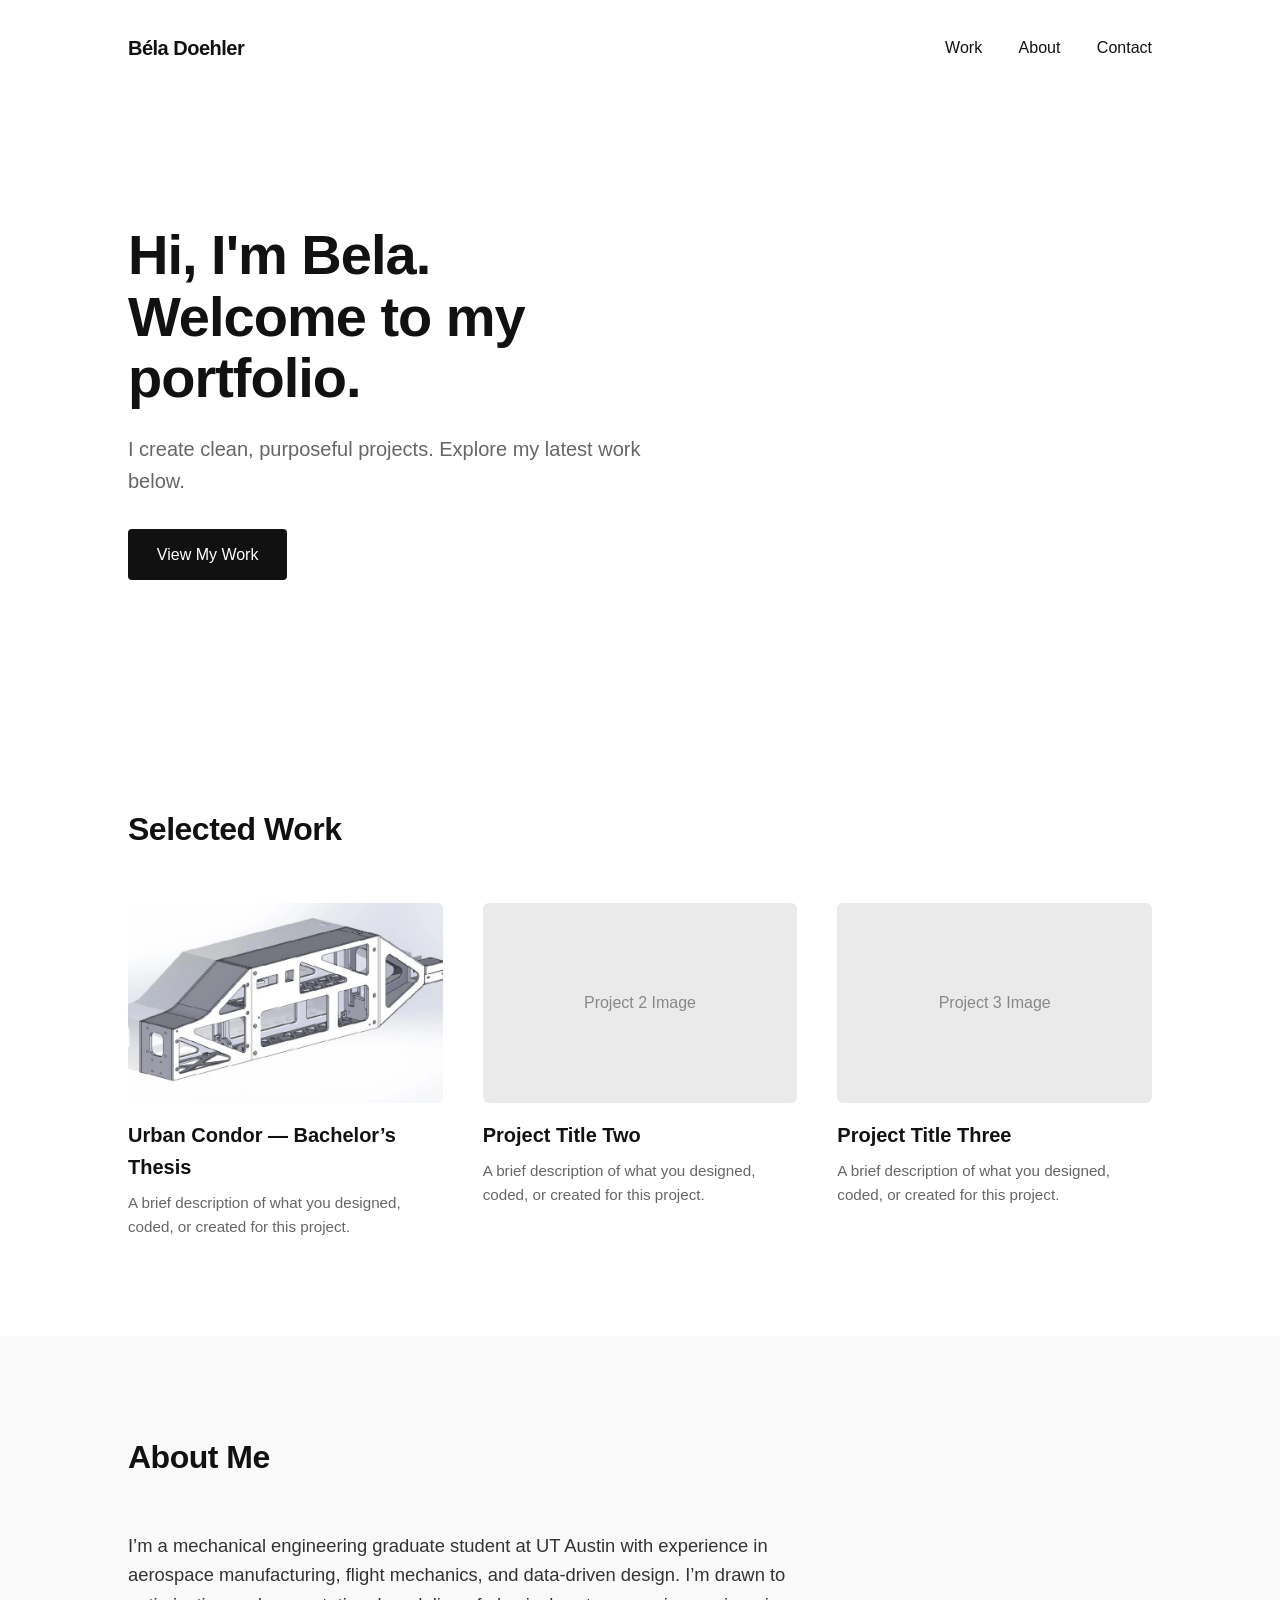
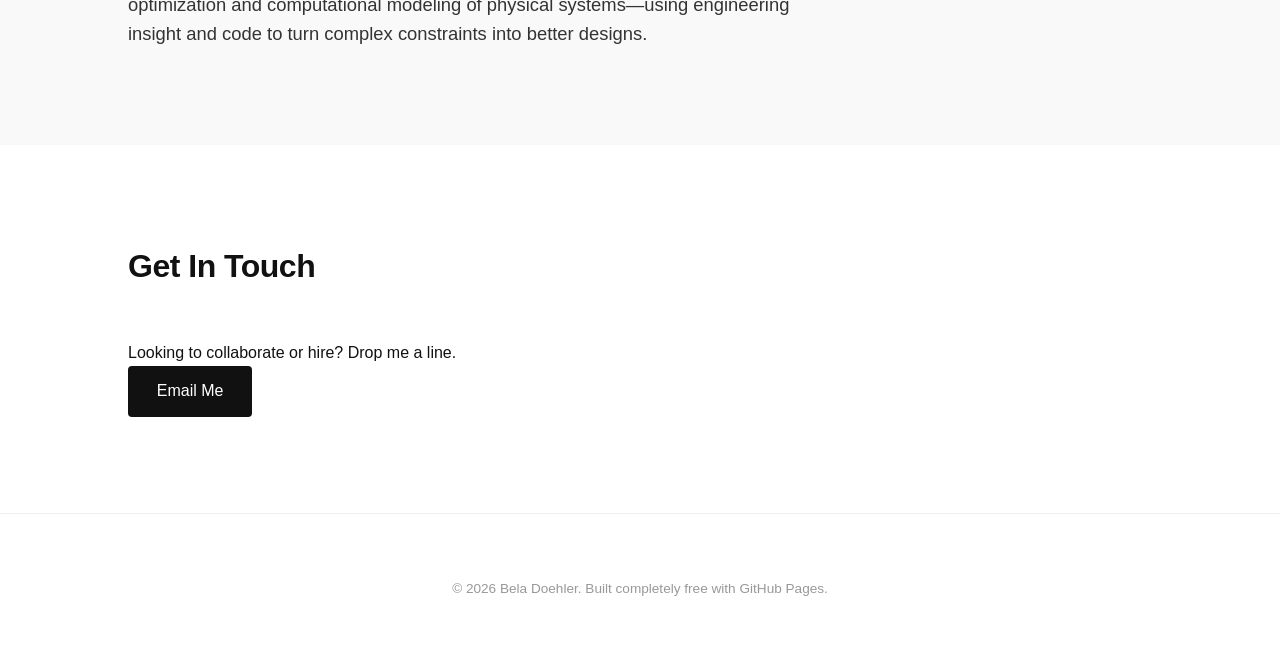
==== index.html @ 1c6d7d1c "Revise About Me section with personal details Updated the 'About Me' section with personal backgroun" ====
<!DOCTYPE html>
<html lang="en">
<head>
    <meta charset="UTF-8">
    <meta name="viewport" content="width=device-width, initial-scale=1.0">
    <title>Béla Doehler | Portfolio</title>
    <link rel="stylesheet" href="style.css">
</head>
<body>

    <!-- Header / Navigation -->
    <header>
        <div class="logo">Béla Doehler</div>
        <nav>
            <a href="#work">Work</a>
            <a href="#about">About</a>
            <a href="#contact">Contact</a>
        </nav>
    </header>

    <!-- Hero Section -->
    <section class="hero">
        <h1>Hi, I'm Bela. Welcome to my portfolio.</h1>
        <p>I create clean, purposeful projects. Explore my latest work below.</p>
        <a href="#work" class="btn">View My Work</a>
    </section>

    <!-- Work Section -->
    <section id="work" class="section">
        <h2>Selected Work</h2>
        <div class="grid">
            <div class="project-card">
                <div class="project-image-placeholder"><img src="image/thesis_cover.webp" alt="My project"></div>
                <h3>
                    <a href="thesis.html">Urban Condor — Bachelor’s Thesis</a>
                </h3>
                <p>A brief description of what you designed, coded, or created for this project.</p>
            </div>
            <div class="project-card">
                <div class="project-image-placeholder">Project 2 Image</div>
                <h3>Project Title Two</h3>
                <p>A brief description of what you designed, coded, or created for this project.</p>
            </div>
            <div class="project-card">
                <div class="project-image-placeholder">Project 3 Image</div>
                <h3>Project Title Three</h3>
                <p>A brief description of what you designed, coded, or created for this project.</p>
            </div>
        </div>
    </section>

    <!-- About Section -->
    <section id="about" class="section alt-bg">
        <div class="about-container">
            <h2>About Me</h2>
            <p>I’m a mechanical engineering graduate student at UT Austin with experience in aerospace manufacturing,
                flight mechanics, and data-driven design.
                I’m drawn to optimization and computational modeling of physical systems—using engineering insight and code to turn complex constraints into better designs.</p>
        </div>
    </section>

    <!-- Contact Section -->
    <section id="contact" class="section">
        <h2>Get In Touch</h2>
        <p>Looking to collaborate or hire? Drop me a line.</p>
        <a href="mailto:beladoehler@me.com" class="btn">Email Me</a>
    </section>

    <!-- Footer -->
    <footer>
        <p>&copy; 2026 Bela Doehler. Built completely free with GitHub Pages.</p>
    </footer>

</body>
</html>
---- style.css ----
/* Reset & Base Styles */
* {
    margin: 0;
    padding: 0;
    box-sizing: border-box;
}
body {
    font-family: -apple-system, BlinkMacSystemFont, "Segoe UI", Roboto, Helvetica, Arial, sans-serif;
    color: #111111;
    background-color: #ffffff;
    line-height: 1.6;
    scroll-behavior: smooth;
}
a {
    text-shadow: none;
    color: inherit;
    text-decoration: none;
}

/* Header & Nav */
header {
    display: flex;
    justify-content: space-between;
    align-items: center;
    padding: 2rem 10%;
    position: sticky;
    top: 0;
    background: rgba(255, 255, 255, 0.95);
    z-index: 100;
}
.logo {
    font-weight: 700;
    font-size: 1.25rem;
    letter-spacing: -0.5px;
}
nav a {
    margin-left: 2rem;
    font-weight: 500;
    transition: color 0.2s ease;
}
nav a:hover {
    color: #666666;
}

/* Hero Section */
.hero {
    padding: 8rem 10%;
    max-width: 800px;
}
.hero h1 {
    font-size: 3.5rem;
    font-weight: 800;
    line-height: 1.1;
    margin-bottom: 1.5rem;
    letter-spacing: -1px;
}
.hero p {
    font-size: 1.25rem;
    color: #666666;
    margin-bottom: 2rem;
}

/* Global Buttons */
.btn {
    display: inline-block;
    background: #111111;
    color: #ffffff;
    padding: 0.8rem 1.8rem;
    border-radius: 4px;
    font-weight: 500;
    transition: background 0.2s ease;
}
.btn:hover {
    background: #333333;
}

/* Section Layouts */
.section {
    padding: 6rem 10%;
}
.alt-bg {
    background-color: #f9f9f9;
}
.section h2 {
    font-size: 2rem;
    font-weight: 700;
    margin-bottom: 3rem;
    letter-spacing: -0.5px;
}

/* Project Grid */
.grid {
    display: grid;
    grid-template-columns: repeat(auto-fit, minmax(300px, 1fr));
    gap: 2.5rem;
}
.project-card {
    display: flex;
    flex-direction: column;
}
.project-image-placeholder {
    width: 100%;
    height: 200px;
    background: #eaeaea;
    display: flex;
    align-items: center;
    justify-content: center;
    color: #888888;
    font-weight: 500;
    border-radius: 6px;
    margin-bottom: 1rem;
}
.project-image-placeholder {
    overflow: hidden;
}

.project-image-placeholder img {
    display: block;
    width: 100%;
    height: 100%;
    object-fit: cover;
    object-position: center;
    display: block;
}
.project-card h3 {
    font-size: 1.25rem;
    margin-bottom: 0.5rem;
}
.project-card p {
    color: #666666;
    font-size: 0.95rem;
}

/* About Layout */
.about-container {
    max-width: 700px;
}
.about-container p {
    font-size: 1.15rem;
    color: #333333;
}

/* Footer */
footer {
    text-align: center;
    padding: 4rem 10%;
    font-size: 0.85rem;
    color: #999999;
    border-top: 1px solid #eee;
}

/* Mobile Responsive adjustment */
@media (max-width: 768px) {
    .hero h1 { font-size: 2.5rem; }
    header { padding: 1.5rem 5%; }
    .section { padding: 4rem 5%; }
}
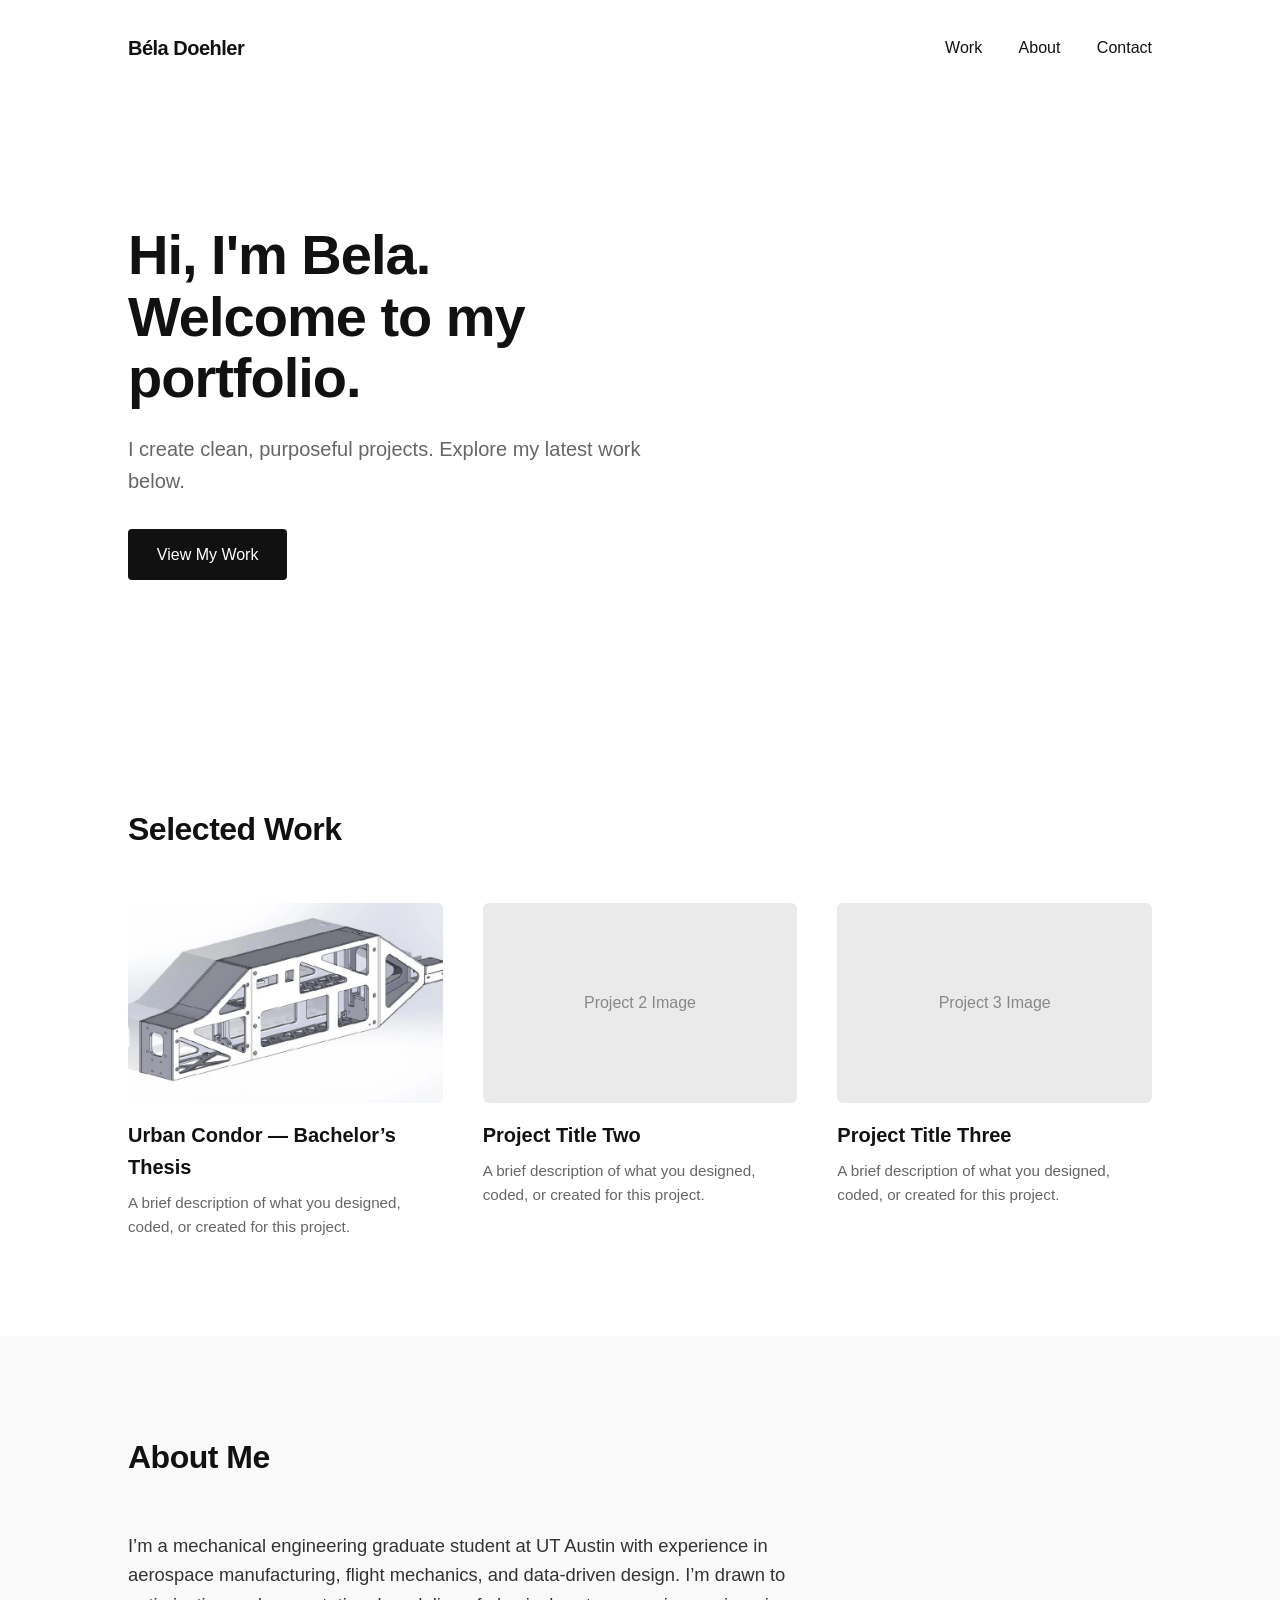
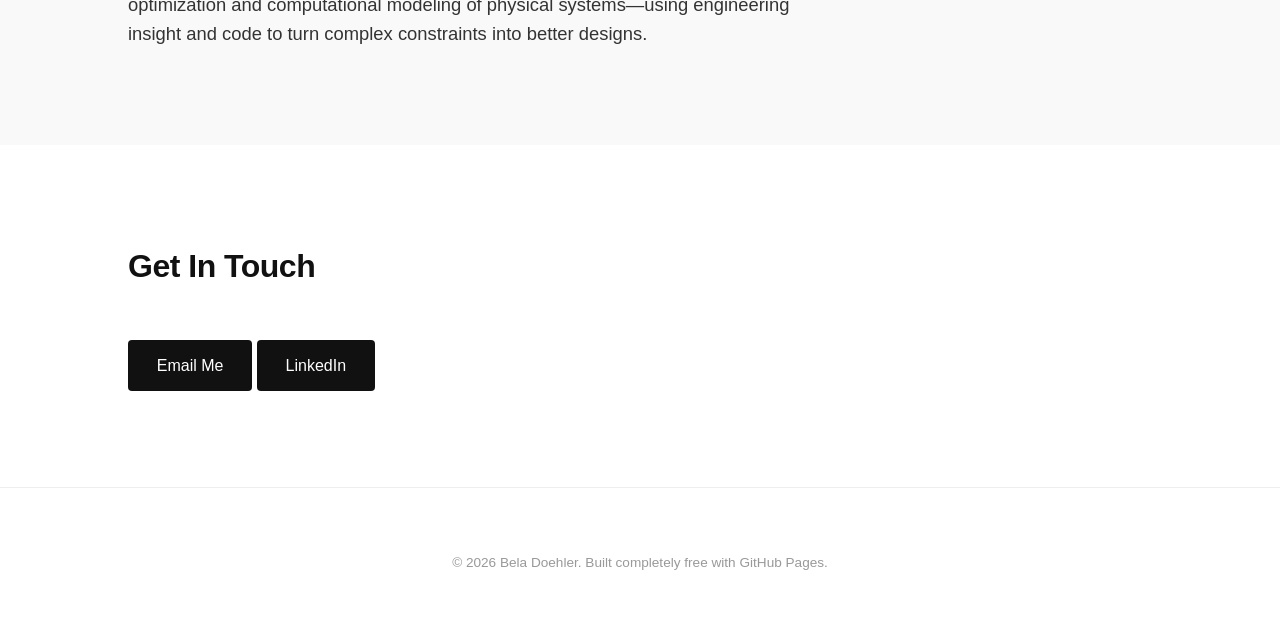
==== commit f8ef6fc6: "Remove collaboration prompt from contact section" ====
--- a/index.html
+++ b/index.html
@@ -62,8 +62,8 @@
     <!-- Contact Section -->
     <section id="contact" class="section">
         <h2>Get In Touch</h2>
-        <p>Looking to collaborate or hire? Drop me a line.</p>
         <a href="mailto:beladoehler@me.com" class="btn">Email Me</a>
+        <a href="https://www.linkedin.com/in/beladoehler/" class="btn">LinkedIn</a>
     </section>
 
     <!-- Footer -->
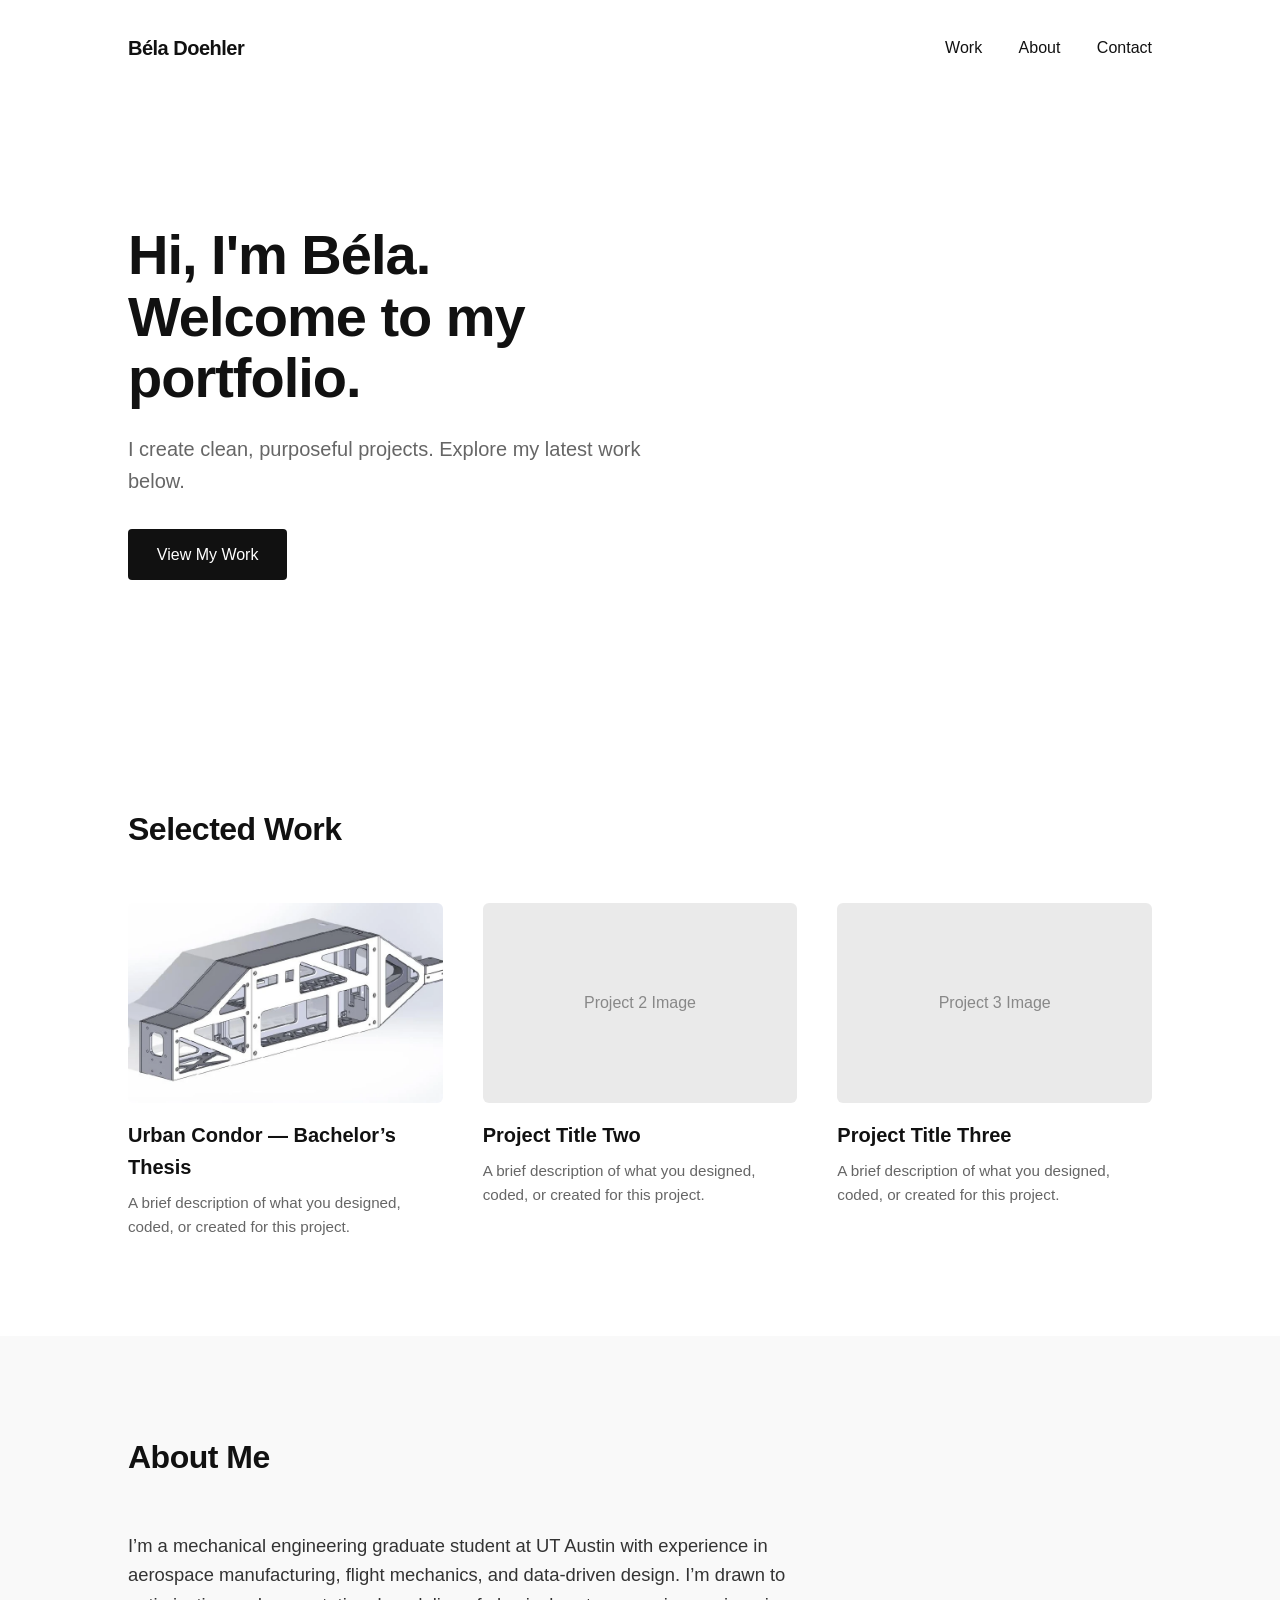
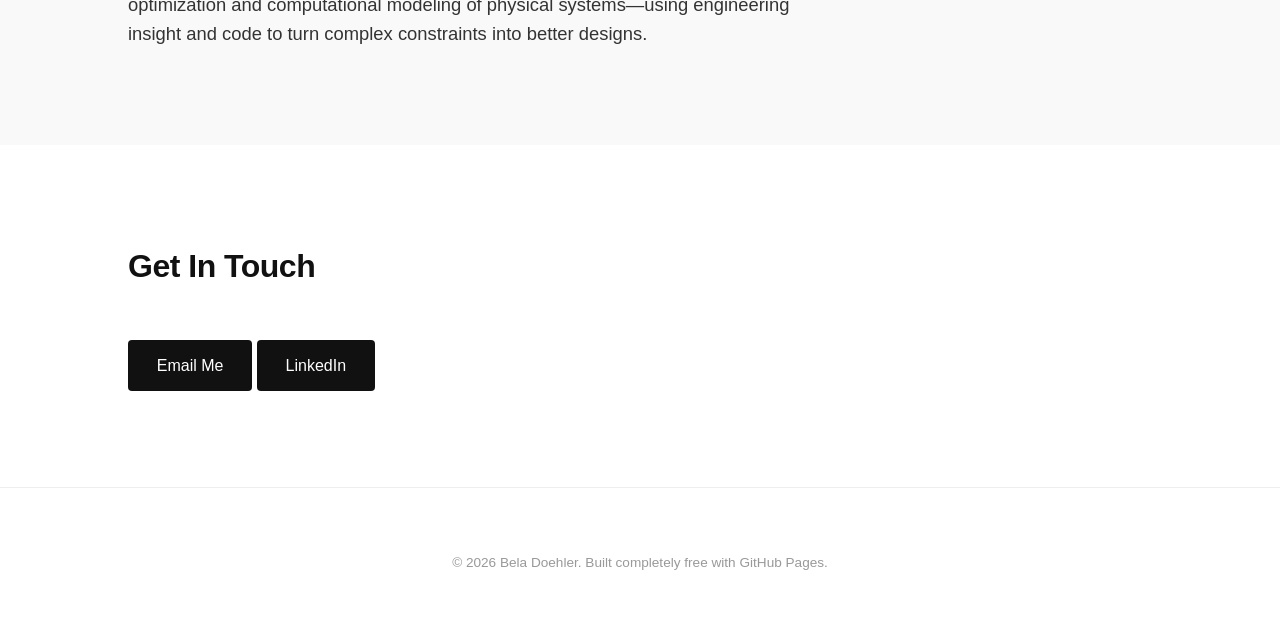
==== commit e01a7da2: "Correct spelling of 'Bela' to 'Béla' in header" ====
--- a/index.html
+++ b/index.html
@@ -20,7 +20,7 @@
 
     <!-- Hero Section -->
     <section class="hero">
-        <h1>Hi, I'm Bela. Welcome to my portfolio.</h1>
+        <h1>Hi, I'm Béla. Welcome to my portfolio.</h1>
         <p>I create clean, purposeful projects. Explore my latest work below.</p>
         <a href="#work" class="btn">View My Work</a>
     </section>
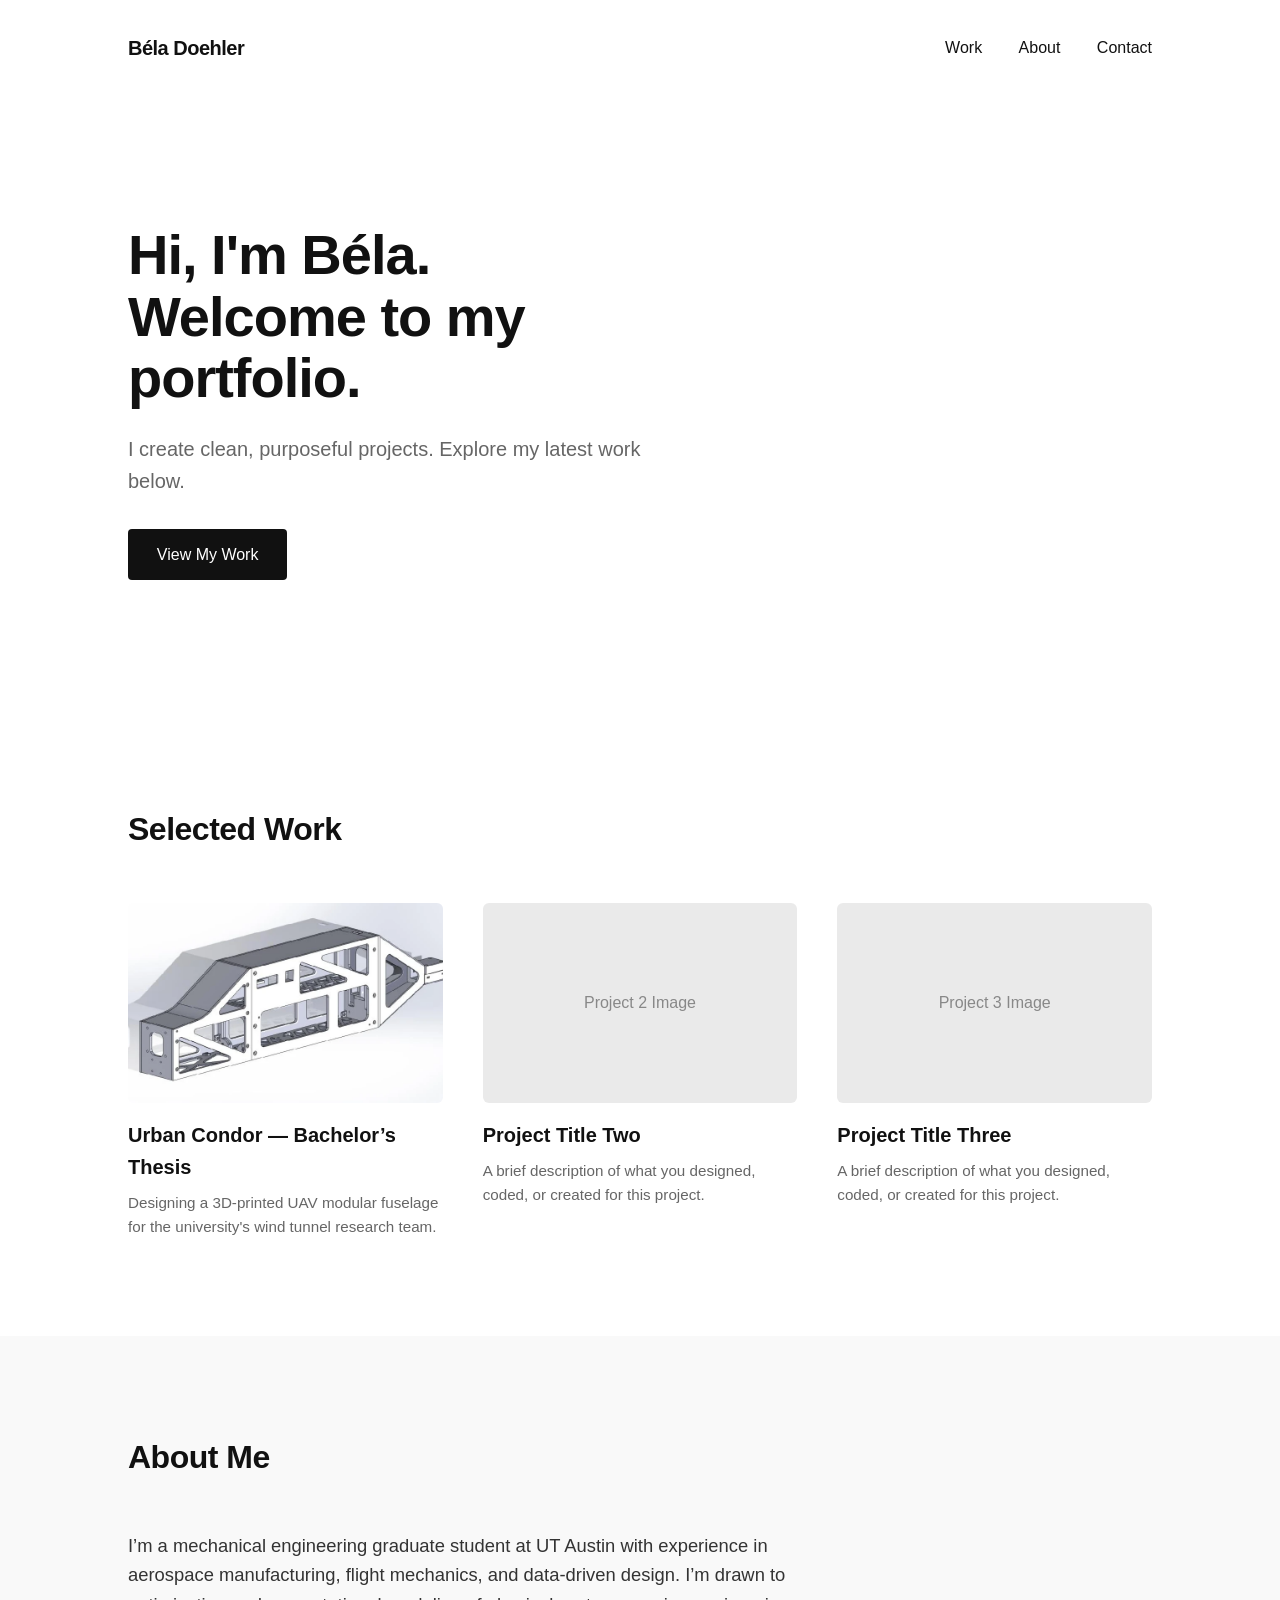
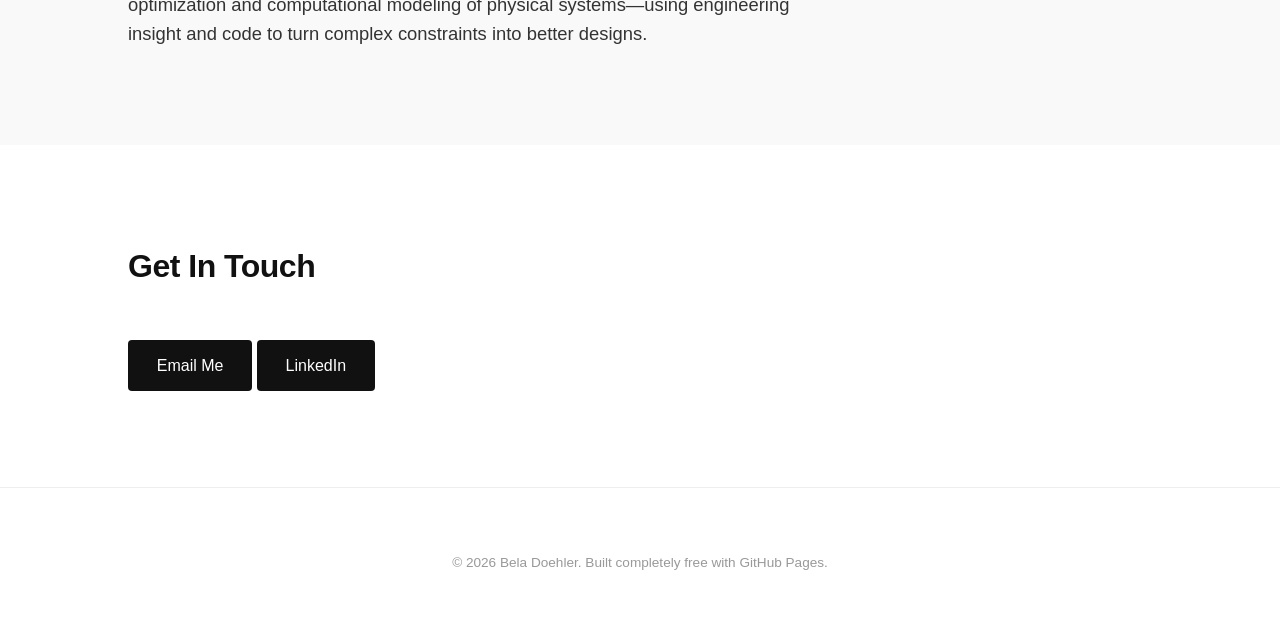
==== commit 34541e64: "Update project description in index.html" ====
--- a/index.html
+++ b/index.html
@@ -34,7 +34,7 @@
                 <h3>
                     <a href="thesis.html">Urban Condor — Bachelor’s Thesis</a>
                 </h3>
-                <p>A brief description of what you designed, coded, or created for this project.</p>
+                <p>Designing a 3D-printed UAV modular fuselage for the university's wind tunnel research team.</p>
             </div>
             <div class="project-card">
                 <div class="project-image-placeholder">Project 2 Image</div>
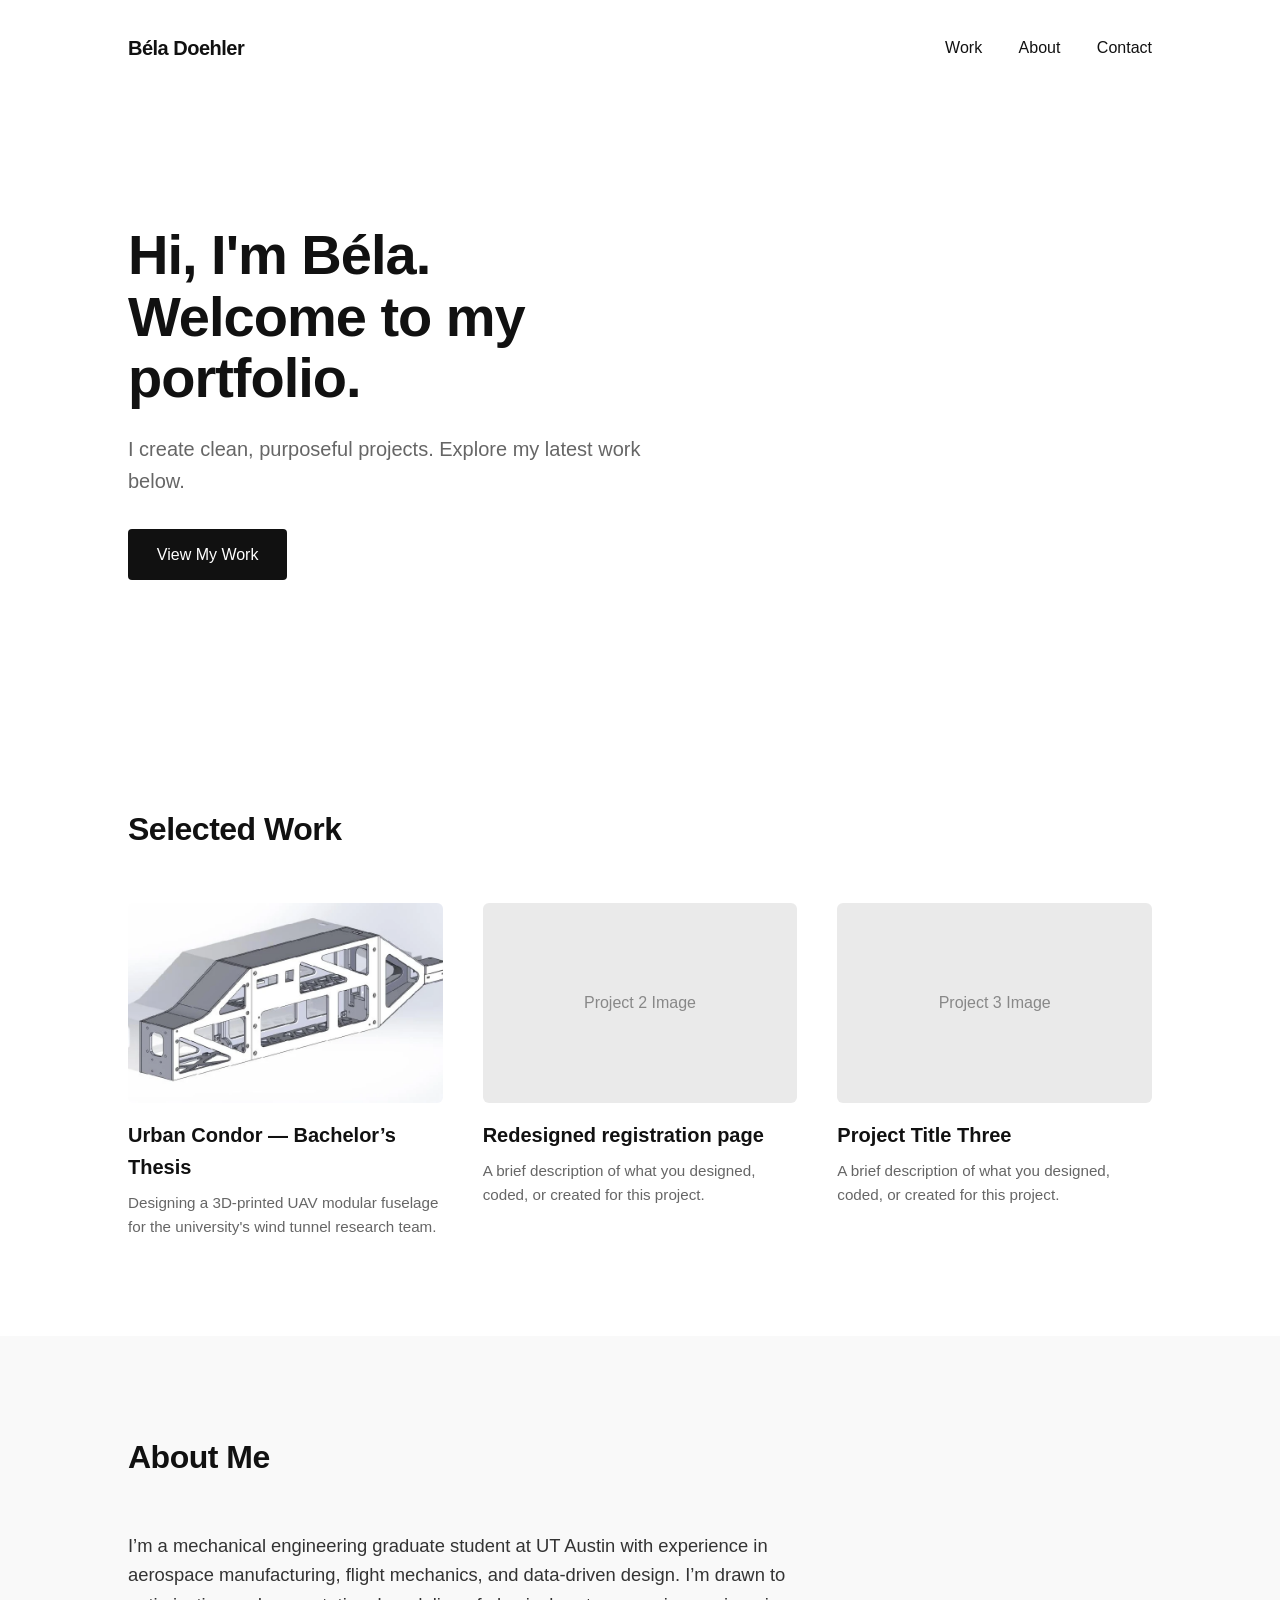
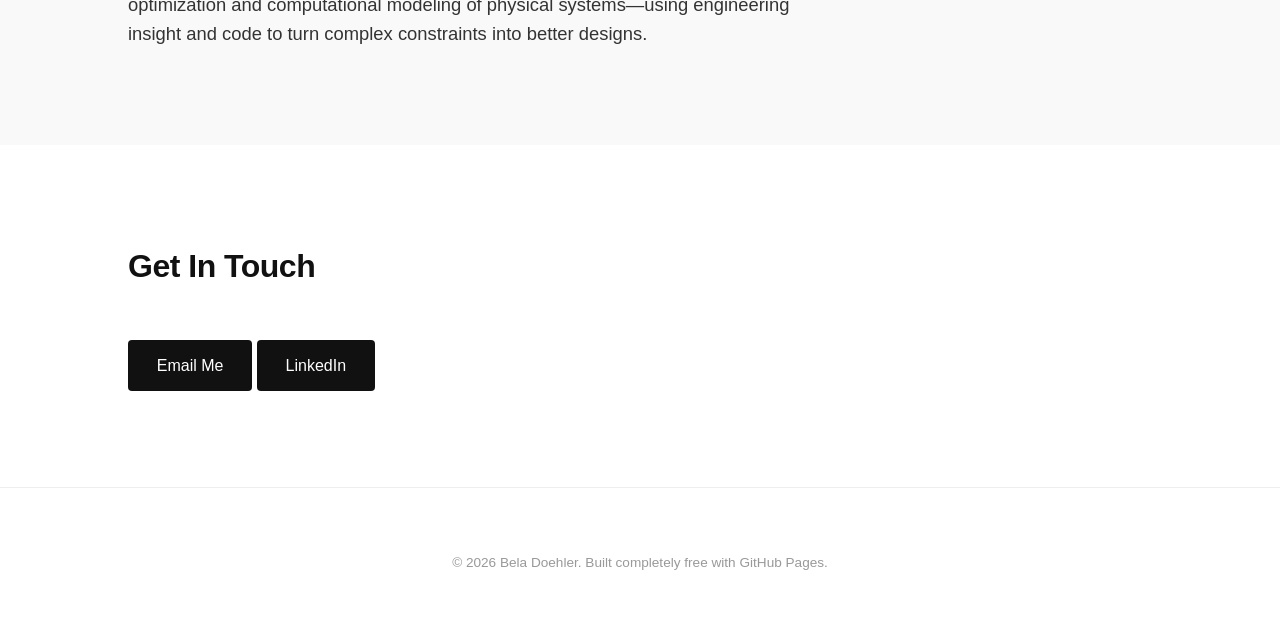
==== commit 932a28eb: "Update project title with a link to registration page" ====
--- a/index.html
+++ b/index.html
@@ -38,7 +38,9 @@
             </div>
             <div class="project-card">
                 <div class="project-image-placeholder">Project 2 Image</div>
-                <h3>Project Title Two</h3>
+                <h3>
+                    <a href="course-planner/app/index.html">Redesigned registration page</a>
+                </h3>
                 <p>A brief description of what you designed, coded, or created for this project.</p>
             </div>
             <div class="project-card">
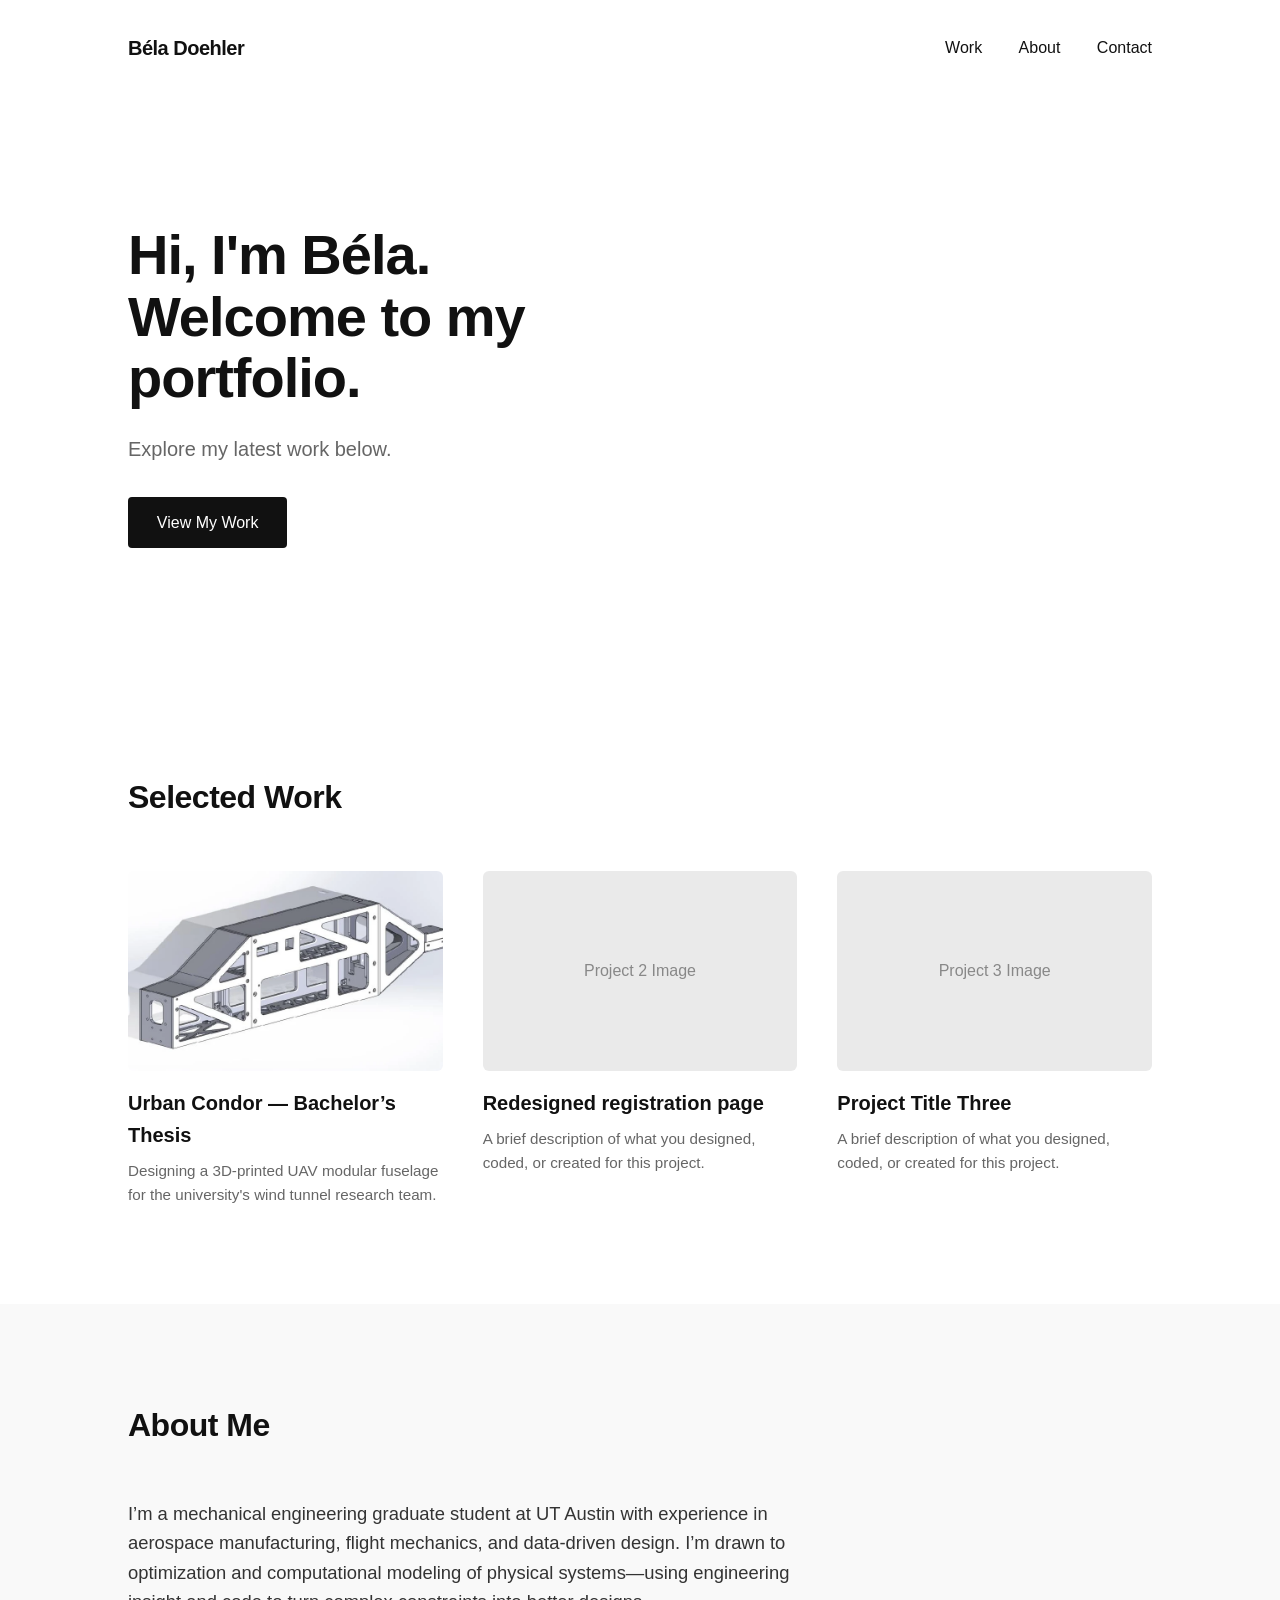
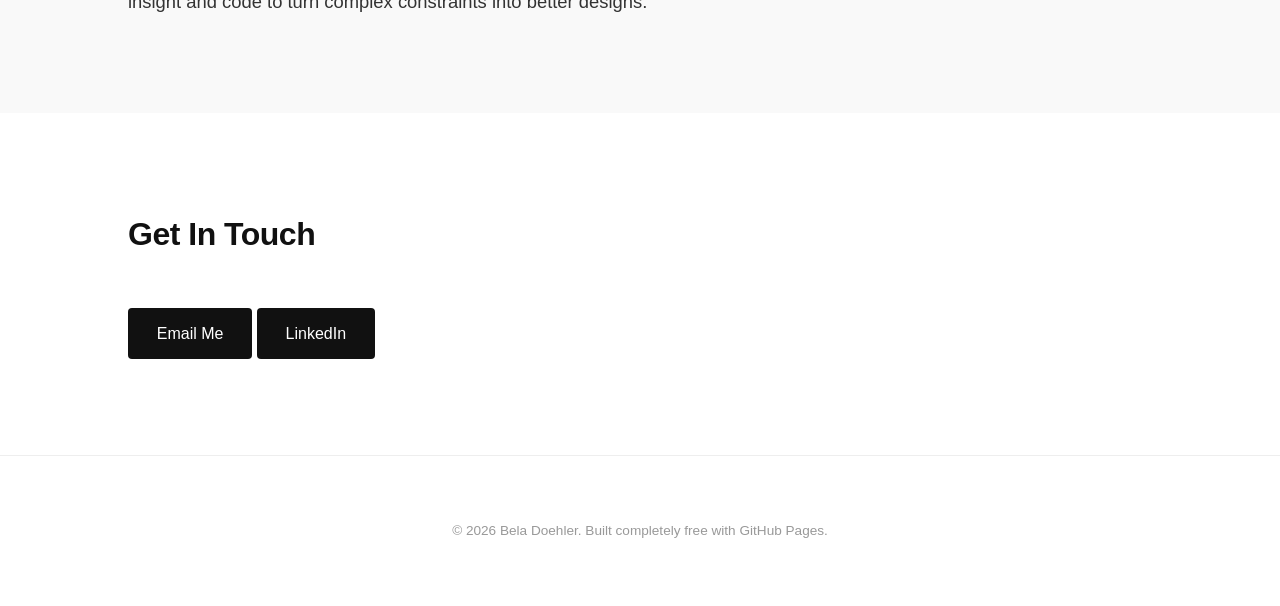
==== commit ae169039: "Update hero section text in index.html Removed the phrase 'I create clean, purposeful projects.' fro" ====
--- a/index.html
+++ b/index.html
@@ -21,7 +21,7 @@
     <!-- Hero Section -->
     <section class="hero">
         <h1>Hi, I'm Béla. Welcome to my portfolio.</h1>
-        <p>I create clean, purposeful projects. Explore my latest work below.</p>
+        <p>Explore my latest work below.</p>
         <a href="#work" class="btn">View My Work</a>
     </section>
 
